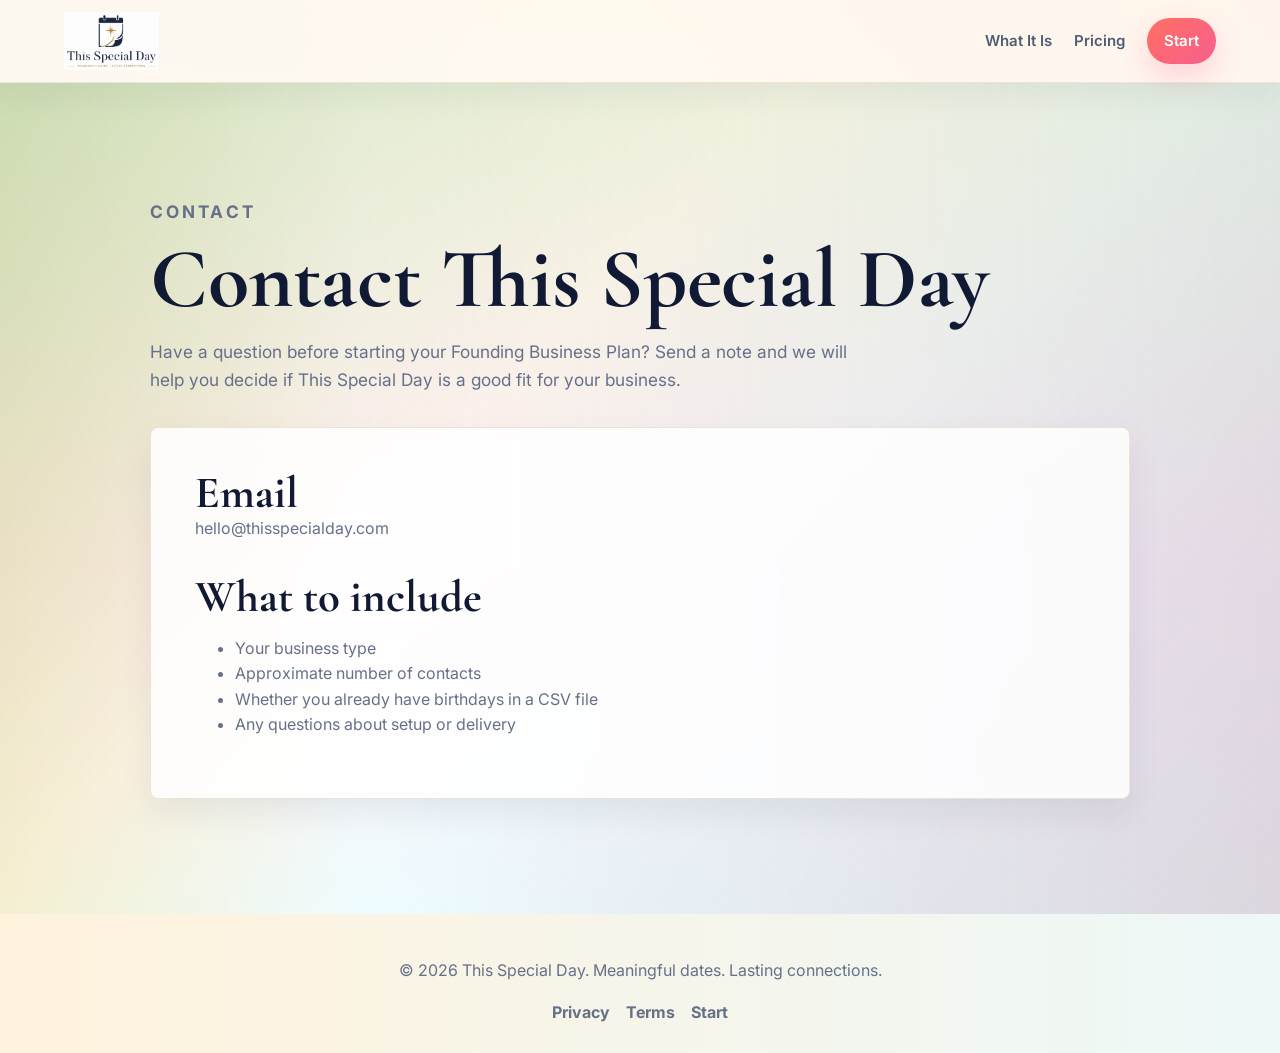
==== contact.html @ a8af1b9a "Add files via upload" ====
<!doctype html>
<html lang="en">
  <head>
    <meta charset="utf-8">
    <meta name="viewport" content="width=device-width, initial-scale=1">
    <title>Contact | This Special Day</title>
    <meta name="description" content="Contact This Special Day.">
    <link rel="preconnect" href="https://fonts.googleapis.com">
    <link rel="preconnect" href="https://fonts.gstatic.com" crossorigin>
    <link
      href="https://fonts.googleapis.com/css2?family=Cormorant+Garamond:wght@600;700&family=Inter:wght@400;500;600;700&display=swap"
      rel="stylesheet"
    >
    <link rel="stylesheet" href="styles.css">
  </head>
  <body>
    <header class="site-header">
      <a class="brand" href="index.html" aria-label="This Special Day home">
        <img src="assets/this-special-day-logo-cropped.png" alt="This Special Day">
      </a>
      <nav class="nav" aria-label="Main navigation">
        <a href="index.html#what">What It Is</a>
        <a href="index.html#pricing">Pricing</a>
        <a class="nav-button" href="https://buy.stripe.com/dRm28q0ENeK246P3Ea08g04">Start</a>
      </nav>
    </header>

    <main class="section section-band">
      <div class="contact-page">
        <div class="section-intro">
          <p class="eyebrow">Contact</p>
          <h1>Contact This Special Day</h1>
          <p>
            Have a question before starting your Founding Business Plan? Send a note and
            we will help you decide if This Special Day is a good fit for your business.
          </p>
        </div>
        <div class="contact-card">
          <h2>Email</h2>
          <p>
            <a href="mailto:hello@thisspecialday.com">hello@thisspecialday.com</a>
          </p>
          <h2>What to include</h2>
          <ul>
            <li>Your business type</li>
            <li>Approximate number of contacts</li>
            <li>Whether you already have birthdays in a CSV file</li>
            <li>Any questions about setup or delivery</li>
          </ul>
        </div>
      </div>
    </main>

    <footer>
      <p>&copy; 2026 This Special Day. Meaningful dates. Lasting connections.</p>
      <p class="footer-links">
        <a href="privacy.html">Privacy</a>
        <a href="terms.html">Terms</a>
        <a href="start.html">Start</a>
      </p>
    </footer>
  </body>
</html>
---- styles.css ----
:root {
  --ink: #111a34;
  --muted: #667189;
  --gold: #d59b2d;
  --coral: #ff6f61;
  --teal: #18a7a2;
  --rose: #f75f8f;
  --sun: #ffd166;
  --sky: #7cc9ff;
  --mint: #dff8ef;
  --mist: #f7f8fb;
  --paper: #fffaf4;
  --line: #eadfd1;
  --shadow: 0 24px 70px rgba(17, 26, 52, 0.14);
  --shadow-strong: 0 32px 90px rgba(17, 26, 52, 0.22);
}

* {
  box-sizing: border-box;
}

html {
  scroll-behavior: smooth;
}

body {
  margin: 0;
  color: var(--ink);
  background:
    linear-gradient(180deg, rgba(255, 209, 102, 0.24), transparent 340px),
    linear-gradient(115deg, rgba(124, 201, 255, 0.2), transparent 34%),
    linear-gradient(250deg, rgba(247, 95, 143, 0.16), transparent 40%),
    var(--paper);
  font-family: "Inter", Arial, sans-serif;
  line-height: 1.6;
}

a {
  color: inherit;
  text-decoration: none;
}

.site-header {
  position: sticky;
  top: 0;
  z-index: 10;
  display: flex;
  align-items: center;
  justify-content: space-between;
  gap: 24px;
  padding: 12px clamp(20px, 5vw, 72px);
  background: rgba(255, 250, 244, 0.82);
  border-bottom: 1px solid rgba(234, 223, 209, 0.78);
  backdrop-filter: blur(18px);
  box-shadow: 0 12px 34px rgba(17, 26, 52, 0.06);
}

.brand img {
  display: block;
  width: auto;
  height: 58px;
  max-width: 178px;
}

.nav {
  display: flex;
  align-items: center;
  gap: 22px;
  color: #4f5d75;
  font-size: 0.94rem;
  font-weight: 600;
}

.nav a:hover {
  color: var(--coral);
}

.nav-button {
  padding: 11px 17px;
  color: white;
  background: linear-gradient(135deg, var(--coral), var(--rose));
  border-radius: 999px;
  box-shadow: 0 12px 28px rgba(247, 95, 143, 0.24);
}

.section,
.hero,
.start-section {
  padding: clamp(68px, 9vw, 116px) clamp(20px, 5vw, 72px);
}

.section-band {
  background:
    linear-gradient(135deg, rgba(24, 167, 162, 0.22), transparent 38%),
    linear-gradient(315deg, rgba(255, 111, 97, 0.2), transparent 42%),
    linear-gradient(90deg, rgba(255, 209, 102, 0.3), transparent 28%, rgba(124, 201, 255, 0.24)),
    linear-gradient(180deg, #fff6da, #fff0f3 58%, #effcff);
}

.hero {
  position: relative;
  display: grid;
  grid-template-columns: minmax(0, 960px);
  align-items: center;
  justify-content: center;
  gap: clamp(42px, 6vw, 76px);
  min-height: calc(100vh - 100px);
  padding-top: clamp(34px, 5vw, 58px);
  padding-bottom: clamp(42px, 6vw, 72px);
  overflow: hidden;
}

.hero::before,
.hero::after {
  content: "";
  position: absolute;
  pointer-events: none;
}

.hero::before {
  inset: 12px;
  opacity: 0.54;
  background:
    linear-gradient(90deg, transparent 0 12%, rgba(255, 111, 97, 0.58) 12% 13%, transparent 13% 31%, rgba(24, 167, 162, 0.48) 31% 32%, transparent 32% 54%, rgba(213, 155, 45, 0.5) 54% 55%, transparent 55% 78%, rgba(124, 201, 255, 0.44) 78% 79%, transparent 79%),
    linear-gradient(0deg, transparent 0 17%, rgba(124, 201, 255, 0.46) 17% 18%, transparent 18% 43%, rgba(247, 95, 143, 0.38) 43% 44%, transparent 44% 69%, rgba(255, 209, 102, 0.44) 69% 70%, transparent 70%);
  mask-image: linear-gradient(90deg, transparent, #000 16%, #000 84%, transparent);
}

.hero::after {
  right: clamp(16px, 5vw, 76px);
  bottom: clamp(16px, 4vw, 54px);
  width: 178px;
  height: 178px;
  background:
    conic-gradient(from 20deg, var(--sun), var(--coral), var(--rose), var(--teal), var(--sky), var(--sun));
  clip-path: polygon(50% 0, 59% 35%, 94% 21%, 68% 50%, 98% 68%, 61% 63%, 50% 100%, 39% 63%, 2% 68%, 32% 50%, 6% 21%, 41% 35%);
  opacity: 0.16;
}

.hero-copy {
  position: relative;
  z-index: 1;
  display: grid;
  justify-items: center;
  text-align: center;
}

.eyebrow {
  margin: 0 0 12px;
  color: #b06e11;
  font-size: 0.78rem;
  font-weight: 700;
  letter-spacing: 0.18em;
  text-transform: uppercase;
}

h1,
h2,
h3,
p {
  overflow-wrap: anywhere;
}

h1,
h2 {
  margin: 0;
  font-family: "Cormorant Garamond", Georgia, serif;
  font-weight: 700;
  line-height: 0.98;
}

h1 {
  max-width: 920px;
  font-size: clamp(3.35rem, 6.6vw, 6.2rem);
  letter-spacing: 0;
}

h2 {
  max-width: 820px;
  font-size: clamp(2.25rem, 5vw, 4.4rem);
}

h3 {
  margin: 0 0 10px;
  font-size: 1.08rem;
  line-height: 1.25;
}

.hero-lede,
.hero-text,
.section-intro p {
  max-width: 720px;
}

.hero-lede {
  margin: 24px 0 0;
  color: #17223d;
  font-size: clamp(1.18rem, 2vw, 1.55rem);
  font-weight: 700;
  line-height: 1.35;
}

.hero-text,
.section-intro p {
  color: var(--muted);
  font-size: 1.08rem;
}

.founding-note,
.price-note {
  display: inline-flex;
  max-width: 720px;
  margin: 18px 0 0;
  padding: 11px 15px;
  color: var(--ink);
  background: linear-gradient(135deg, rgba(255, 209, 102, 0.38), rgba(255, 111, 97, 0.12));
  border: 1px solid rgba(213, 155, 45, 0.36);
  border-radius: 999px;
  font-weight: 800;
  box-shadow: 0 12px 30px rgba(213, 155, 45, 0.14);
}

.price-note {
  margin-top: 18px;
}

.price-card .price-note {
  color: var(--ink);
  margin-top: 18px;
}

.hero-actions {
  display: flex;
  flex-wrap: wrap;
  justify-content: center;
  gap: 14px;
  margin-top: 34px;
}

.button {
  display: inline-flex;
  align-items: center;
  justify-content: center;
  min-height: 48px;
  padding: 14px 21px;
  border: 1px solid var(--ink);
  border-radius: 999px;
  font-weight: 700;
  transition: transform 160ms ease, box-shadow 160ms ease, border-color 160ms ease;
}

.button:hover {
  transform: translateY(-2px);
}

.button.primary {
  color: white;
  background: linear-gradient(135deg, var(--ink), #293b79 48%, var(--teal));
  border-color: transparent;
  box-shadow: 0 16px 34px rgba(17, 26, 52, 0.24);
}

.button.secondary {
  color: var(--ink);
  background: rgba(255, 255, 255, 0.78);
  border-color: rgba(17, 26, 52, 0.18);
  box-shadow: 0 14px 30px rgba(17, 26, 52, 0.08);
}

.mini-calendar {
  position: relative;
  z-index: 1;
  max-width: 220px;
  margin: 12px auto 22px;
  overflow: hidden;
  text-align: center;
  background: #fffaf0;
  border: 1px solid var(--line);
  border-radius: 8px;
}

.calendar-top {
  height: 48px;
  background: var(--ink);
}

.calendar-date {
  padding-top: 22px;
  font-family: "Cormorant Garamond", Georgia, serif;
  font-size: 4.8rem;
  font-weight: 700;
  line-height: 0.9;
}

.calendar-label {
  padding: 10px 18px 22px;
  color: var(--gold);
  font-size: 0.8rem;
  font-weight: 700;
  letter-spacing: 0.18em;
  text-transform: uppercase;
}

.message-card {
  position: relative;
  z-index: 1;
  max-width: 330px;
  margin: 0 auto;
  padding: 22px;
  color: var(--muted);
  background: var(--mist);
  border-radius: 8px;
}

.message-card p {
  margin: 0;
}

.message-card p + p {
  margin-top: 10px;
}

.status-dot {
  display: inline-block;
  width: 10px;
  height: 10px;
  margin-right: 8px;
  background: var(--teal);
  border-radius: 50%;
}

.message-title {
  display: inline;
  color: var(--ink);
  font-weight: 800;
}

.sparkline {
  position: relative;
  z-index: 1;
  display: flex;
  align-items: end;
  justify-content: center;
  gap: 9px;
  margin-top: 28px;
  height: 58px;
}

.sparkline span {
  width: 24px;
  background: linear-gradient(180deg, var(--coral), var(--gold));
  border-radius: 999px 999px 0 0;
}

.sparkline span:nth-child(1) { height: 28px; }
.sparkline span:nth-child(2) { height: 38px; }
.sparkline span:nth-child(3) { height: 52px; }
.sparkline span:nth-child(4) { height: 32px; }
.sparkline span:nth-child(5) { height: 46px; }

.section-intro {
  margin-bottom: 34px;
}

.centered-section .section-intro {
  display: grid;
  justify-items: center;
  max-width: 900px;
  margin-right: auto;
  margin-left: auto;
  text-align: center;
}

.centered-section .section-intro h2,
.centered-section .section-intro p {
  margin-right: auto;
  margin-left: auto;
}

.feature-grid,
.steps,
.pricing-grid,
.include-grid {
  display: grid;
  grid-template-columns: repeat(3, minmax(0, 1fr));
  gap: 18px;
}

.feature-grid article,
.steps article,
.price-card,
.email-preview,
.benefits-list div,
.faq details,
.include-grid div,
.legal-card,
.contact-card {
  background: rgba(255, 255, 255, 0.86);
  border: 1px solid rgba(234, 223, 209, 0.9);
  border-radius: 8px;
  box-shadow: 0 14px 34px rgba(17, 26, 52, 0.07);
  backdrop-filter: blur(10px);
}

.section:not(.section-band):not(.faq) {
  background:
    linear-gradient(120deg, rgba(255, 209, 102, 0.16), transparent 28%),
    linear-gradient(300deg, rgba(124, 201, 255, 0.14), transparent 34%),
    rgba(255, 250, 244, 0.46);
}

.feature-grid article,
.steps article,
.price-card,
.include-grid div {
  padding: 26px;
}

.feature-grid p,
.steps p,
.price-card p,
.benefits-list p,
.faq p,
.legal-card p,
.contact-card p {
  margin: 0;
  color: var(--muted);
}

.section-intro p + p {
  margin-top: 14px;
}

.steps span {
  display: inline-flex;
  align-items: center;
  justify-content: center;
  width: 38px;
  height: 38px;
  margin-bottom: 18px;
  color: white;
  background: linear-gradient(135deg, var(--coral), var(--gold));
  border-radius: 50%;
  font-weight: 800;
  box-shadow: 0 10px 22px rgba(255, 111, 97, 0.22);
}

.steps-six {
  grid-template-columns: repeat(3, minmax(0, 1fr));
}

.centered-section .steps article,
.centered-section .benefits-list div {
  text-align: center;
}

.audience-strip {
  display: flex;
  flex-wrap: wrap;
  justify-content: center;
  gap: 10px;
  max-width: 980px;
  margin-right: auto;
  margin-left: auto;
  text-align: center;
}

.audience-strip span {
  padding: 9px 13px;
  color: var(--ink);
  background: linear-gradient(135deg, white, rgba(255, 209, 102, 0.18));
  border: 1px solid rgba(234, 223, 209, 0.9);
  border-radius: 999px;
  font-size: 0.9rem;
  font-weight: 700;
}

.include-grid {
  grid-template-columns: repeat(4, minmax(0, 1fr));
}

.include-grid div {
  position: relative;
  color: var(--ink);
  font-weight: 800;
  padding-left: 46px;
  text-align: left;
}

.include-grid div::before {
  content: "";
  position: absolute;
  left: 22px;
  top: 30px;
  width: 12px;
  height: 12px;
  background: linear-gradient(135deg, var(--coral), var(--sun));
  clip-path: polygon(50% 0, 63% 35%, 100% 35%, 70% 57%, 82% 100%, 50% 73%, 18% 100%, 30% 57%, 0 35%, 37% 35%);
}

.sample-section {
  display: grid;
  grid-template-columns: minmax(0, 900px);
  justify-content: center;
  text-align: center;
}

.email-preview {
  padding: 0 28px 28px;
  overflow: hidden;
  box-shadow: var(--shadow);
}

.sample-request {
  margin-top: 28px;
  padding: 24px;
  background: rgba(255, 255, 255, 0.88);
  border: 1px solid rgba(234, 223, 209, 0.9);
  border-radius: 8px;
  box-shadow: 0 14px 34px rgba(17, 26, 52, 0.07);
}

.sample-request h3 {
  margin-bottom: 8px;
  font-size: 1.3rem;
}

.sample-request form {
  display: grid;
  grid-template-columns: minmax(180px, 1.3fr) minmax(130px, 0.8fr) minmax(110px, 0.6fr);
  gap: 12px;
  margin-top: 18px;
}

.sample-request label {
  display: grid;
  gap: 7px;
  color: var(--ink);
  font-size: 0.86rem;
  font-weight: 800;
  text-align: left;
}

.sample-request input {
  width: 100%;
  min-height: 46px;
  padding: 11px 13px;
  color: var(--ink);
  background: white;
  border: 1px solid rgba(17, 26, 52, 0.16);
  border-radius: 8px;
  font: inherit;
}

.sample-request button {
  grid-column: 1 / -1;
  justify-self: start;
  cursor: pointer;
}

.email-bar {
  display: flex;
  gap: 8px;
  margin: 0 -28px 28px;
  padding: 16px 22px;
  background: linear-gradient(90deg, var(--ink), #25376d, var(--teal));
}

.email-bar span {
  width: 10px;
  height: 10px;
  background: white;
  border-radius: 50%;
  opacity: 0.72;
}

.email-meta {
  color: #af6e0e;
  font-size: 0.86rem;
  font-weight: 700;
}

.sample-image {
  display: grid;
  min-height: 190px;
  margin-bottom: 24px;
  padding: 28px;
  place-content: center;
  text-align: center;
  color: white;
  background:
    linear-gradient(135deg, rgba(17, 26, 52, 0.88), rgba(24, 167, 162, 0.68)),
    linear-gradient(45deg, var(--coral), var(--rose), var(--sun));
  border-radius: 8px;
  box-shadow: inset 0 0 0 1px rgba(255, 255, 255, 0.24);
}

.sample-image span {
  color: #f2d28b;
  font-weight: 800;
  letter-spacing: 0.14em;
  text-transform: uppercase;
}

.sample-image strong {
  margin-top: 10px;
  font-family: "Cormorant Garamond", Georgia, serif;
  font-size: clamp(2rem, 4vw, 3.2rem);
  line-height: 1;
}

.email-signoff {
  color: var(--ink);
  font-weight: 700;
}

.benefits-list {
  display: grid;
  grid-template-columns: repeat(4, minmax(0, 1fr));
  gap: 16px;
}

.benefits-list div {
  padding: 24px;
}

.plan {
  color: #af6e0e;
  font-weight: 800;
  text-transform: uppercase;
}

.price-card h3 {
  margin-bottom: 14px;
  font-family: "Cormorant Garamond", Georgia, serif;
  font-size: 2.6rem;
}

.price-card h3 span {
  color: var(--muted);
  font-family: "Inter", Arial, sans-serif;
  font-size: 0.95rem;
}

.price-card ul {
  padding-left: 20px;
  margin: 22px 0 0;
  color: var(--muted);
}

.featured {
  border-color: rgba(213, 155, 45, 0.62);
  box-shadow: 0 24px 66px rgba(213, 155, 45, 0.18);
}

.single-price {
  max-width: 760px;
  margin-right: auto;
  margin-left: auto;
}

.pricing.centered-section .price-card {
  text-align: center;
}

.pricing.centered-section .price-card ul {
  display: inline-block;
  text-align: left;
}

.price-button {
  margin-top: 26px;
}

.legal-page,
.contact-page {
  max-width: 980px;
  margin: 0 auto;
}

.legal-card,
.contact-card {
  padding: clamp(26px, 5vw, 44px);
}

.legal-card h2,
.contact-card h2 {
  margin-top: 34px;
  font-size: clamp(1.8rem, 4vw, 2.8rem);
}

.legal-card h2:first-child,
.contact-card h2:first-child {
  margin-top: 0;
}

.legal-card ul,
.contact-card ul {
  color: var(--muted);
}

.faq {
  max-width: 980px;
  margin: 0 auto;
}

.faq details {
  padding: 20px 24px;
  margin-bottom: 12px;
}

.faq summary {
  cursor: pointer;
  font-weight: 800;
}

.faq summary::marker {
  color: var(--coral);
}

.start-section {
  text-align: center;
  background:
    linear-gradient(135deg, rgba(255, 111, 97, 0.24), transparent 34%),
    linear-gradient(315deg, rgba(24, 167, 162, 0.34), transparent 42%),
    var(--ink);
  color: white;
}

.start-section img {
  width: min(310px, 72vw);
  height: auto;
  margin-bottom: 22px;
  padding: 16px;
  background: white;
  border-radius: 8px;
}

.start-section h2 {
  margin: 0 auto;
}

.start-section p {
  max-width: 660px;
  margin: 20px auto 30px;
  color: rgba(255, 255, 255, 0.78);
}

.start-section .button {
  color: var(--ink);
  background: linear-gradient(135deg, white, #fff2c4);
  border-color: white;
}

footer {
  padding: 28px 20px;
  text-align: center;
  color: var(--muted);
  background: linear-gradient(90deg, #fff2dd, #edf8f7);
}

.footer-links {
  display: flex;
  flex-wrap: wrap;
  justify-content: center;
  gap: 16px;
  margin: 10px 0 0;
  font-weight: 700;
}

@media (max-width: 900px) {
  .site-header {
    position: static;
    align-items: flex-start;
    flex-direction: column;
  }

  .nav {
    flex-wrap: wrap;
  }

  .hero,
  .sample-section {
    grid-template-columns: 1fr;
  }

  .hero {
    min-height: auto;
  }

  .feature-grid,
  .steps,
  .pricing-grid,
  .benefits-list,
  .include-grid {
    grid-template-columns: 1fr 1fr;
  }
}

@media (max-width: 620px) {
  .site-header {
    align-items: center;
    flex-direction: row;
    padding: 12px 18px;
  }

  .brand img {
    height: 44px;
    max-width: 148px;
  }

  .nav {
    gap: 0;
    font-size: 0.88rem;
  }

  .nav a:not(.nav-button) {
    display: none;
  }

  .nav-button {
    padding: 9px 14px;
  }

  .section,
  .hero,
  .start-section {
    padding-inline: 18px;
  }

  .hero {
    grid-template-columns: 1fr;
    padding-top: 30px;
    padding-bottom: 30px;
  }

  h1 {
    font-size: 2.35rem;
  }

  .hero-lede,
  .hero-text {
    font-size: 1rem;
  }

  .founding-note {
    display: flex;
    font-size: 0.94rem;
  }

  .hero-actions,
  .button {
    width: 100%;
  }

  .sample-request form {
    grid-template-columns: 1fr;
  }

  .sample-request button {
    justify-self: stretch;
  }

  .hero-lede {
    margin-top: 16px;
  }

  .hero-actions {
    margin-top: 22px;
  }

  .feature-grid,
  .steps,
  .pricing-grid,
  .benefits-list,
  .include-grid {
    grid-template-columns: 1fr;
  }

  .calendar-date {
    font-size: 4.8rem;
  }
}
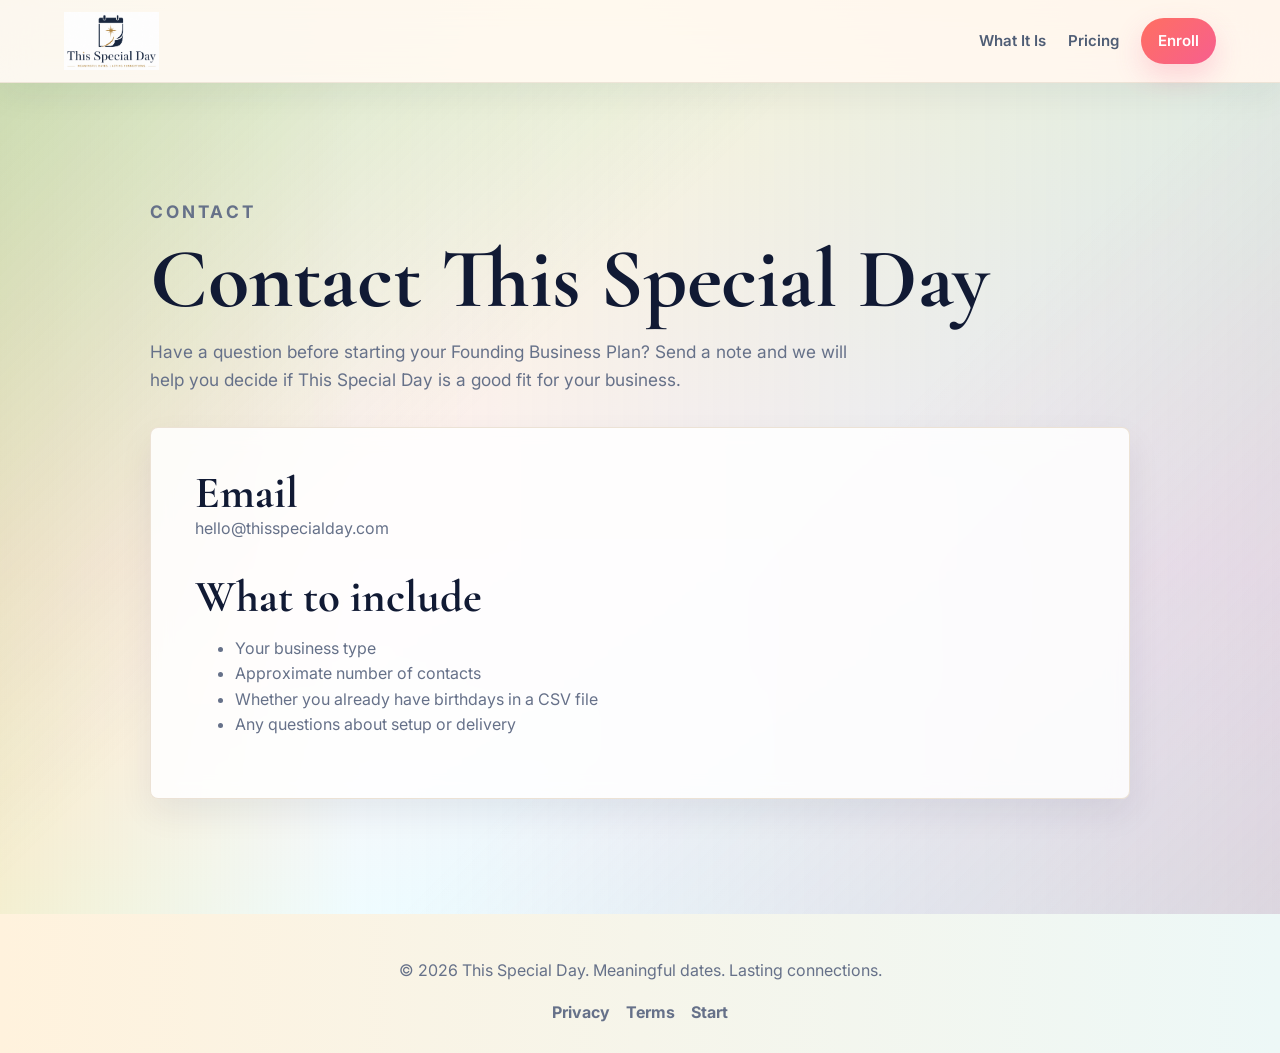
==== commit 4d4e16ea: "Update enrollment wording" ====
--- a/contact.html
+++ b/contact.html
@@ -21,7 +21,7 @@
       <nav class="nav" aria-label="Main navigation">
         <a href="index.html#what">What It Is</a>
         <a href="index.html#pricing">Pricing</a>
-        <a class="nav-button" href="https://buy.stripe.com/dRm28q0ENeK246P3Ea08g04">Start</a>
+        <a class="nav-button" href="https://buy.stripe.com/dRm28q0ENeK246P3Ea08g04">Enroll</a>
       </nav>
     </header>
 
--- a/styles.css
+++ b/styles.css
@@ -532,6 +532,10 @@
   margin-top: 18px;
 }
 
+.hidden-field {
+  display: none;
+}
+
 .sample-request label {
   display: grid;
   gap: 7px;
@@ -541,7 +545,8 @@
   text-align: left;
 }
 
-.sample-request input {
+.sample-request input,
+.sample-request select {
   width: 100%;
   min-height: 46px;
   padding: 11px 13px;
